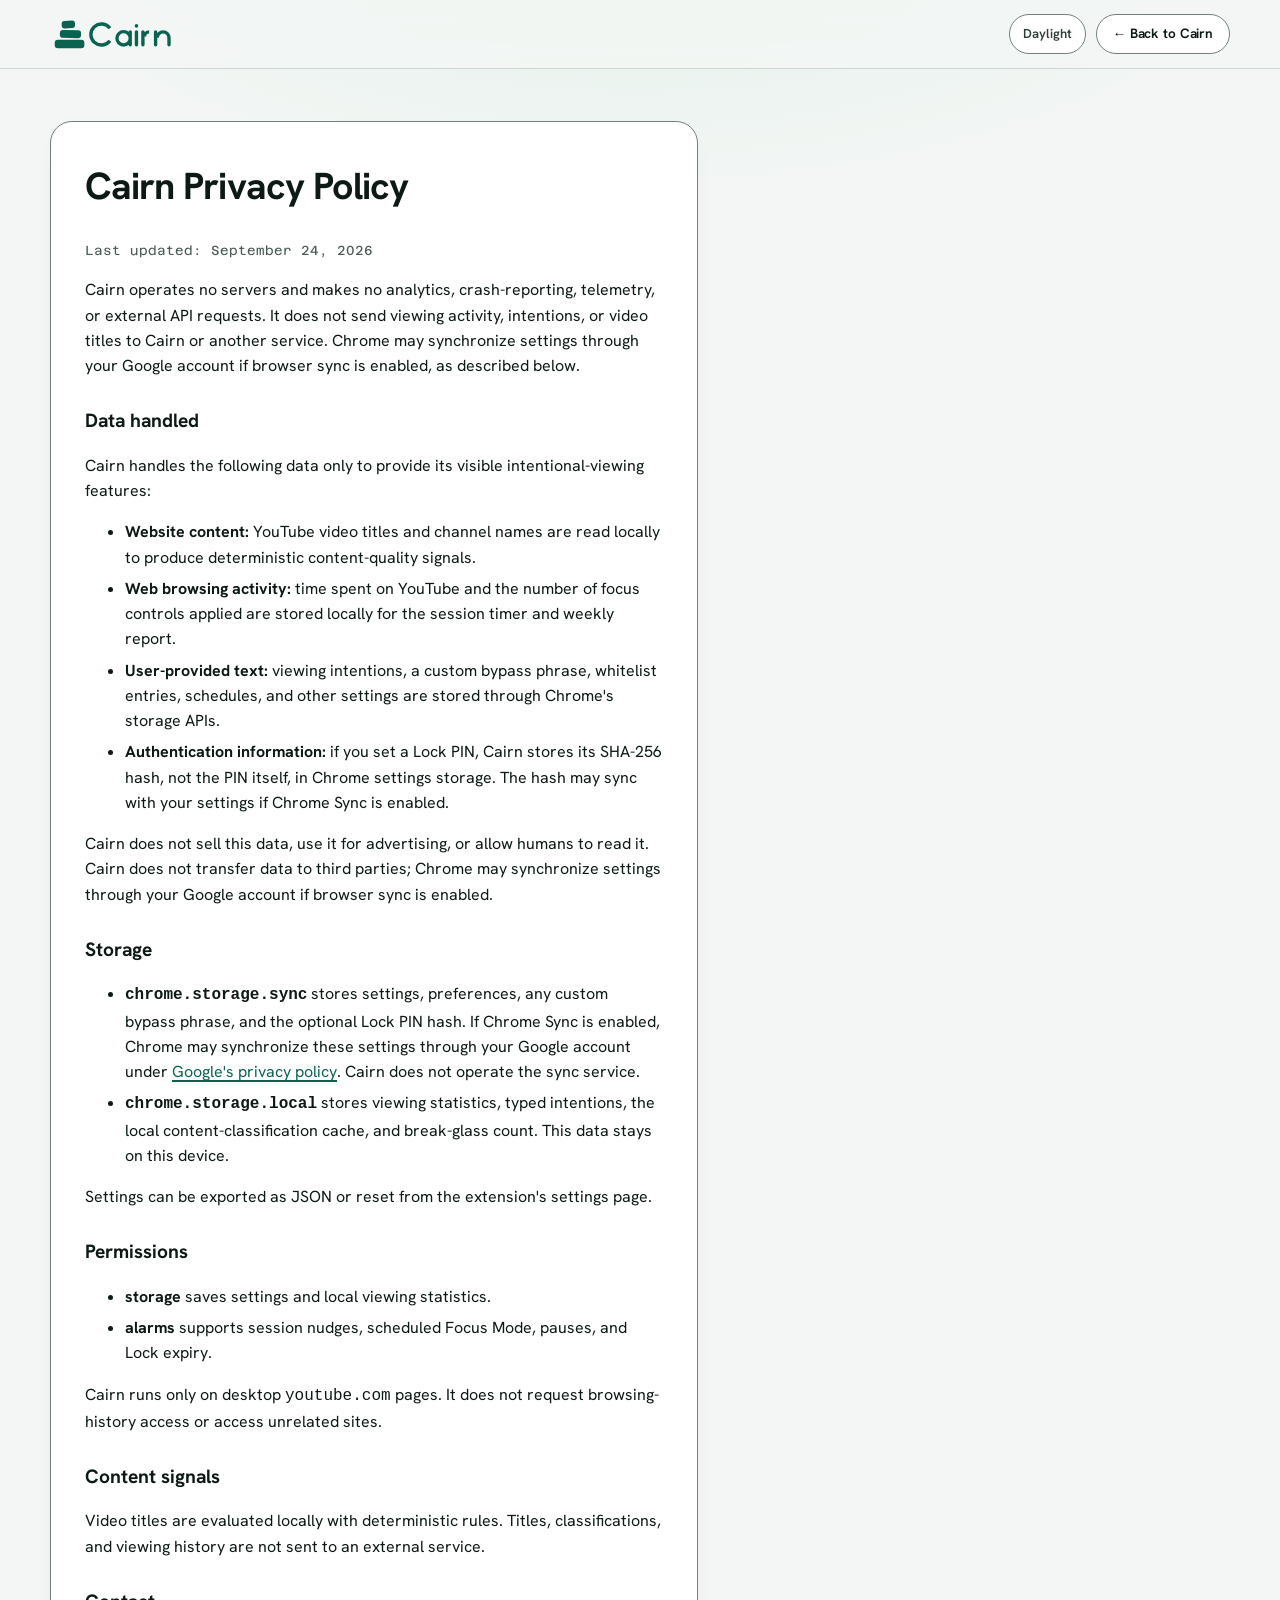
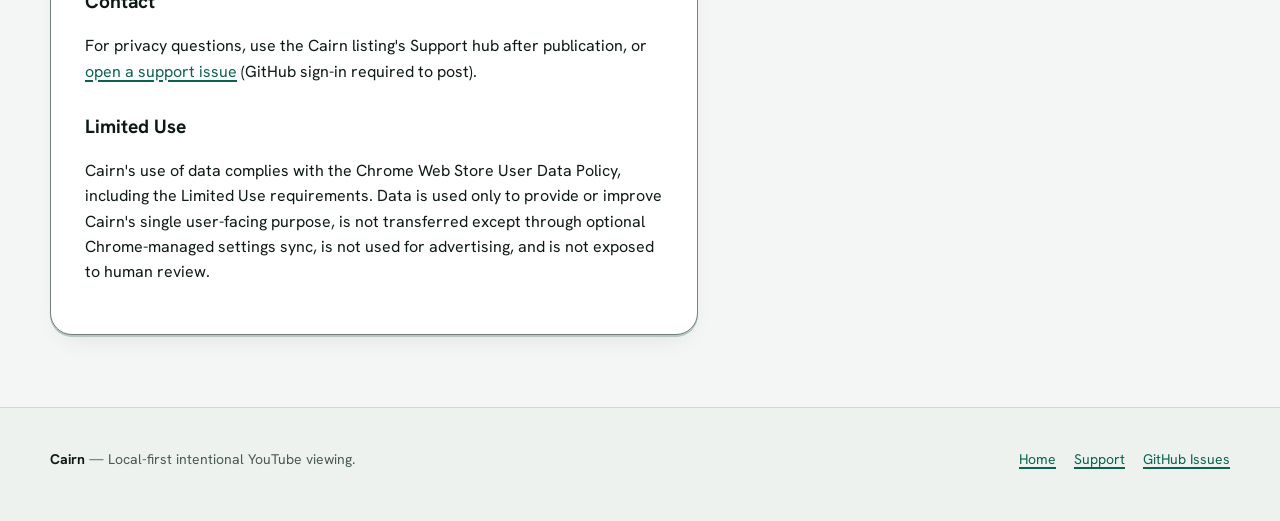
==== privacy/index.html @ 8f27227e "feat: publish Cairn Alpine Trailhead landing site and WhatsApp reachability - Add static zero-tracke" ====
<!doctype html>
<html lang="en" data-theme="light">
<head>
  <meta charset="utf-8" />
  <meta name="viewport" content="width=device-width, initial-scale=1" />
  <title>Privacy Policy — Cairn for Chrome</title>
  <meta
    name="description"
    content="Cairn operates zero servers and makes zero analytics, telemetry, or external API requests. Read how Cairn stores local viewing stats and Chrome Sync settings."
  />
  <meta name="theme-color" content="#f3f6f4" />
  <link rel="canonical" href="https://mohdashraf010897.github.io/cairn-public/privacy/" />
  <link rel="icon" type="image/svg+xml" href="../assets/brand/cairn-mark-favicon.svg" />
  <link rel="stylesheet" href="../styles/cairn-site.css" />
  <script>
    (function () {
      try {
        var saved = localStorage.getItem("cairn-theme");
        document.documentElement.setAttribute("data-theme", saved === "dark" ? "dark" : "light");
      } catch (_) {}
    })();
  </script>
</head>
<body>
  <a class="skip-link" href="#main-content">Skip to main content</a>

  <header class="site-header">
    <div class="container header-inner">
      <a class="brand-link" href="../" aria-label="Back to Cairn home">
        <svg class="brand-lockup-svg" viewBox="-3 -10.59 490.53 121.17" aria-hidden="true">
          <g transform="translate(-18.984 -31.000) scale(0.63281)" fill="currentColor">
            <rect x="76" y="37" width="88" height="50" rx="19" ry="19" transform="rotate(-2.5 120 62.0)"></rect>
            <rect x="64" y="99" width="140" height="52" rx="20" ry="20" transform="rotate(1.5 134 125.0)"></rect>
            <rect x="30" y="163" width="196" height="56" rx="21" ry="21"></rect>
          </g>
          <g transform="translate(140.03 0)" fill="currentColor" fill-rule="nonzero">
            <path d="M92.26 20.02A51.00 51.00 0 1 0 92.26 79.98L80.93 71.75A37.00 37.00 0 1 1 80.93 28.25Z" transform="translate(4.00 0)"></path>
            <path d="M0.00 66.00A34.75 34.75 0 1 1 69.50 66.00A34.75 34.75 0 1 1 0.00 66.00ZM14.00 66.00A20.75 20.75 0 1 0 55.50 66.00A20.75 20.75 0 1 0 14.00 66.00ZM55.50 39.00A7.00 7.00 0 0 1 69.50 39.00V93.00A7.00 7.00 0 0 1 55.50 93.00Z" transform="translate(113.00 0)"></path>
            <path d="M0.00 39.00A7.00 7.00 0 0 1 14.00 39.00V93.00A7.00 7.00 0 0 1 0.00 93.00ZM-0.50 14.00a7.50 7.50 0 1 0 15.00 0a7.50 7.50 0 1 0 -15.00 0Z" transform="translate(194.50 0)"></path>
            <path d="M0.00 39.00A7.00 7.00 0 0 1 14.00 39.00V93.00A7.00 7.00 0 0 1 0.00 93.00ZM7.00 58.00A26.00 26.00 0 0 1 33.00 32.00L33.00 46.00A12.00 12.00 0 0 0 21.00 58.00Z" transform="translate(221.50 0)"></path>
            <path d="M0.00 39.00A7.00 7.00 0 0 1 14.00 39.00V93.00A7.00 7.00 0 0 1 0.00 93.00ZM7.00 63.50A31.50 31.50 0 0 1 70.00 63.50L56.00 63.50A17.50 17.50 0 0 0 21.00 63.50ZM56.00 63.50V63.50H70.00V93.00A7.00 7.00 0 0 1 56.00 93.00Z" transform="translate(274.50 0)"></path>
          </g>
        </svg>
      </a>
      <div class="header-actions">
        <button id="theme-toggle" class="theme-toggle" type="button" aria-pressed="false">
          <span id="theme-toggle-label">Daylight</span>
        </button>
        <a class="btn btn-secondary btn-sm" href="../">&larr; Back to Cairn</a>
      </div>
    </div>
  </header>

  <main id="main-content" class="legal-main">
    <div class="container">
      <article class="legal-prose">
        <h1>Cairn Privacy Policy</h1>
        <p class="legal-updated">
          Last updated: September 24, 2026
        </p>

        <p>
          Cairn operates no servers and makes no analytics, crash-reporting, telemetry, or external API requests. It does not send viewing activity, intentions, or video titles to Cairn or another service. Chrome may synchronize settings through your Google account if browser sync is enabled, as described below.
        </p>

        <h2>Data handled</h2>
        <p>Cairn handles the following data only to provide its visible intentional-viewing features:</p>
        <ul>
          <li><strong>Website content:</strong> YouTube video titles and channel names are read locally to produce deterministic content-quality signals.</li>
          <li><strong>Web browsing activity:</strong> time spent on YouTube and the number of focus controls applied are stored locally for the session timer and weekly report.</li>
          <li><strong>User-provided text:</strong> viewing intentions, a custom bypass phrase, whitelist entries, schedules, and other settings are stored through Chrome's storage APIs.</li>
          <li><strong>Authentication information:</strong> if you set a Lock PIN, Cairn stores its SHA-256 hash, not the PIN itself, in Chrome settings storage. The hash may sync with your settings if Chrome Sync is enabled.</li>
        </ul>
        <p>
          Cairn does not sell this data, use it for advertising, or allow humans to read it. Cairn does not transfer data to third parties; Chrome may synchronize settings through your Google account if browser sync is enabled.
        </p>

        <h2>Storage</h2>
        <ul>
          <li><strong><code>chrome.storage.sync</code></strong> stores settings, preferences, any custom bypass phrase, and the optional Lock PIN hash. If Chrome Sync is enabled, Chrome may synchronize these settings through your Google account under <a href="https://policies.google.com/privacy" target="_blank" rel="noopener noreferrer">Google's privacy policy</a>. Cairn does not operate the sync service.</li>
          <li><strong><code>chrome.storage.local</code></strong> stores viewing statistics, typed intentions, the local content-classification cache, and break-glass count. This data stays on this device.</li>
        </ul>
        <p>Settings can be exported as JSON or reset from the extension's settings page.</p>

        <h2>Permissions</h2>
        <ul>
          <li><strong>storage</strong> saves settings and local viewing statistics.</li>
          <li><strong>alarms</strong> supports session nudges, scheduled Focus Mode, pauses, and Lock expiry.</li>
        </ul>
        <p>Cairn runs only on desktop <code>youtube.com</code> pages. It does not request browsing-history access or access unrelated sites.</p>

        <h2>Content signals</h2>
        <p>Video titles are evaluated locally with deterministic rules. Titles, classifications, and viewing history are not sent to an external service.</p>

        <h2>Contact</h2>
        <p>
          For privacy questions, use the Cairn listing's Support hub after publication, or <a href="https://github.com/mohdashraf010897/cairn-public/issues" target="_blank" rel="noopener noreferrer">open a support issue</a> (GitHub sign-in required to post).
        </p>

        <h2>Limited Use</h2>
        <p>
          Cairn's use of data complies with the Chrome Web Store User Data Policy, including the Limited Use requirements. Data is used only to provide or improve Cairn's single user-facing purpose, is not transferred except through optional Chrome-managed settings sync, is not used for advertising, and is not exposed to human review.
        </p>
      </article>
    </div>
  </main>

  <footer class="site-footer">
    <div class="container footer-inner">
      <div><strong style="color: var(--ink);">Cairn</strong> — Local-first intentional YouTube viewing.</div>
      <nav class="footer-links" aria-label="Footer">
        <a href="../">Home</a>
        <a href="../support/">Support</a>
        <a href="https://github.com/mohdashraf010897/cairn-public/issues" target="_blank" rel="noopener noreferrer">GitHub Issues</a>
      </nav>
    </div>
  </footer>

  <script src="../scripts/cairn-links.js"></script>
  <script src="../scripts/cairn-site.js"></script>
</body>
</html>
---- styles/cairn-site.css ----
/* ==========================================================================
   Cairn — "Alpine Trailhead" Product & Landing Design System
   Synchronized 1:1 with Cairn MV3 Chrome Extension (extension/styles/tokens.css)
   Palette: Limestone Mist + Alpine Pine (#0B6250) / Night Ridge + Mint (#4ECBA5)
   ========================================================================== */

@font-face {
  font-family: "Hanken Grotesk Variable";
  font-style: normal;
  font-display: swap;
  font-weight: 100 900;
  src: url("../fonts/hanken-grotesk-latin.woff2") format("woff2");
  unicode-range: U+0000-00FF, U+0131, U+0152-0153, U+02BB-02BC, U+02C6, U+02DA, U+02DC, U+0304, U+0308, U+0329, U+2000-206F, U+20AC, U+2122, U+2191, U+2193, U+2212, U+2215, U+FEFF, U+FFFD;
}

@font-face {
  font-family: "Hanken Grotesk Variable";
  font-style: normal;
  font-display: swap;
  font-weight: 100 900;
  src: url("../fonts/hanken-grotesk-latin-ext.woff2") format("woff2");
  unicode-range: U+0100-02BA, U+02BD-02C5, U+02C7-02CC, U+02CE-02D7, U+02DD-02FF, U+0304, U+0308, U+0329, U+1D00-1DBF, U+1E00-1E9F, U+1EF2-1EFF, U+2020, U+20A0-20AB, U+20AD-20C0, U+2113, U+2C60-2C7F, U+A720-A7FF;
}

@font-face {
  font-family: "Azeret Mono Variable";
  font-style: normal;
  font-display: swap;
  font-weight: 100 900;
  src: url("../fonts/azeret-mono-latin.woff2") format("woff2");
  unicode-range: U+0000-00FF, U+0131, U+0152-0153, U+02BB-02BC, U+02C6, U+02DA, U+02DC, U+0304, U+0308, U+0329, U+2000-206F, U+20AC, U+2122, U+2191, U+2193, U+2212, U+2215, U+FEFF, U+FFFD;
}

@font-face {
  font-family: "Azeret Mono Variable";
  font-style: normal;
  font-display: swap;
  font-weight: 100 900;
  src: url("../fonts/azeret-mono-latin-ext.woff2") format("woff2");
  unicode-range: U+0100-02BA, U+02BD-02C5, U+02C7-02CC, U+02CE-02D7, U+02DD-02FF, U+0304, U+0308, U+0329, U+1D00-1DBF, U+1E00-1E9F, U+1EF2-1EFF, U+2020, U+20A0-20AB, U+20AD-20C0, U+2113, U+2C60-2C7F, U+A720-A7FF;
}

:root,
:root[data-theme="light"] {
  color-scheme: light;
  --bg: #f3f6f4;
  --bg-top: #f8faf9;
  --surface: #ffffff;
  --surface-2: #edf2ef;
  --sunk: #e4ece8;

  --ink: #0d1915;
  --ink-2: #2e3d37;
  --ink-3: #495953;

  --line: #cdd8d3;
  --line-strong: #71817a;

  --pine: #0b6250;
  --pine-hover: #084c3e;
  --pine-soft: #dfefe9;
  --pine-border: #9bc8ba;
  --on-pine: #ffffff;

  --whatsapp-ink: #0d5c38;
  --whatsapp-soft: #e0f3ea;
  --whatsapp-border: #8ec9ad;

  --ochre: #7d4a0e;
  --ochre-soft: #fbf0e2;
  --ochre-border: #dfc099;

  --critical: #9e2820;
  --critical-soft: #fbeae8;

  --yt-shell: #ffffff;
  --yt-bar: #f4f6f5;
  --yt-card: #f6f8f7;
  --yt-noise-pill: #fbeae8;
  --yt-noise-ink: #8f241d;

  --stone-ledge: 0 2px 0 #b8c7c0, 0 12px 28px -14px rgba(13, 25, 21, 0.12);
  --btn-ledge: 0 2px 0 #05352b;
  --card-shadow: 0 20px 44px -22px rgba(13, 25, 21, 0.14), 0 2px 6px rgba(13, 25, 21, 0.04);

  --font-sans: "Hanken Grotesk Variable", -apple-system, BlinkMacSystemFont, "Segoe UI", sans-serif;
  --font-mono: "Azeret Mono Variable", ui-monospace, SFMono-Regular, Menlo, monospace;

  --radius-xs: 8px;
  --radius-sm: 12px;
  --radius-md: 16px;
  --radius-lg: 22px;
  --radius-xl: 28px;
  --max-w: 1180px;
}

:root[data-theme="dark"] {
  color-scheme: dark;
  --bg: #0b100e;
  --bg-top: #0f1613;
  --surface: #131b18;
  --surface-2: #19231f;
  --sunk: #0d1411;

  --ink: #edf3f1;
  --ink-2: #c2d0ca;
  --ink-3: #96a7a0;

  --line: #26332e;
  --line-strong: #677771;

  --pine: #4ecba5;
  --pine-hover: #6fdcbb;
  --pine-soft: #112921;
  --pine-border: #245747;
  --on-pine: #04140f;

  --whatsapp-ink: #6ee2a8;
  --whatsapp-soft: #10281d;
  --whatsapp-border: #245940;

  --ochre: #ebb067;
  --ochre-soft: #261b0e;
  --ochre-border: #5c4120;

  --critical: #f28f85;
  --critical-soft: #2b1412;

  --yt-shell: #101714;
  --yt-bar: #16201c;
  --yt-card: #17211d;
  --yt-noise-pill: #2d1614;
  --yt-noise-ink: #f49b92;

  --stone-ledge: 0 2px 0 #050807, 0 18px 36px -16px rgba(0, 0, 0, 0.58);
  --btn-ledge: 0 2px 0 #1f6b54;
  --card-shadow: 0 24px 52px -22px rgba(0, 0, 0, 0.65), 0 2px 8px rgba(0, 0, 0, 0.35);
}

*,
*::before,
*::after {
  box-sizing: border-box;
}

html {
  scroll-behavior: smooth;
  -webkit-text-size-adjust: 100%;
  background: var(--bg);
}

body {
  margin: 0;
  font-family: var(--font-sans);
  font-size: 16px;
  line-height: 1.58;
  color: var(--ink);
  background: radial-gradient(1000px 460px at 50% -120px, var(--pine-soft), transparent 68%), var(--bg);
  -webkit-font-smoothing: antialiased;
  overflow-x: clip;
}

img,
svg,
video {
  max-width: 100%;
  display: block;
}

a {
  color: var(--pine);
  text-decoration-thickness: 1.5px;
  text-underline-offset: 3px;
}

a:hover {
  color: var(--pine-hover);
}

button,
input {
  font: inherit;
  color: inherit;
}

:focus-visible {
  outline: 2.5px solid var(--pine);
  outline-offset: 3px;
}

.skip-link {
  position: absolute;
  left: -9999px;
  top: 12px;
  z-index: 200;
  padding: 10px 16px;
  border-radius: var(--radius-xs);
  background: var(--pine);
  color: var(--on-pine);
  font-weight: 650;
  text-decoration: none;
}

.skip-link:focus {
  left: 16px;
}

.sr-only {
  position: absolute;
  width: 1px;
  height: 1px;
  padding: 0;
  margin: -1px;
  overflow: hidden;
  clip: rect(0, 0, 0, 0);
  white-space: nowrap;
  border: 0;
}

.container {
  width: min(var(--max-w), calc(100% - 40px));
  margin-inline: auto;
}

/* Zero-CLS overlapping container: reserves tallest state height automatically */
.grid-stack {
  display: grid;
  grid-template-areas: "stack";
}

.grid-stack > * {
  grid-area: stack;
  min-width: 0;
}

.stack-pane {
  transition: opacity 160ms ease;
}

.stack-pane[aria-hidden="true"] {
  opacity: 0;
  visibility: hidden;
  pointer-events: none;
}

/* ==========================================================================
   Sticky Topbar
   ========================================================================== */

.site-header {
  position: sticky;
  top: 0;
  z-index: 90;
  background: color-mix(in srgb, var(--bg) 88%, transparent);
  backdrop-filter: blur(12px);
  border-bottom: 1px solid var(--line);
}

.header-inner {
  min-height: 68px;
  display: flex;
  align-items: center;
  justify-content: space-between;
  gap: 16px;
}

.brand-link {
  display: inline-flex;
  align-items: center;
  gap: 10px;
  color: var(--pine);
  text-decoration: none;
  padding: 6px 4px;
  border-radius: var(--radius-xs);
}

.brand-lockup-svg {
  height: 29px;
  width: auto;
}

.brand-tag {
  font-family: var(--font-mono);
  font-size: 11px;
  font-weight: 550;
  letter-spacing: 0.02em;
  padding: 3px 8px;
  border-radius: 999px;
  background: var(--surface-2);
  border: 1px solid var(--line);
  color: var(--ink-3);
}

.primary-nav {
  display: flex;
  align-items: center;
  gap: 22px;
}

.primary-nav a {
  color: var(--ink-2);
  text-decoration: none;
  font-size: 14.5px;
  font-weight: 560;
  padding: 6px 2px;
}

.primary-nav a:hover {
  color: var(--pine);
}

.header-actions {
  display: flex;
  align-items: center;
  gap: 10px;
}

.theme-toggle {
  display: inline-flex;
  align-items: center;
  gap: 7px;
  height: 40px;
  padding: 0 13px;
  border-radius: 999px;
  border: 1px solid var(--line-strong);
  background: var(--surface);
  color: var(--ink-2);
  font-size: 13px;
  font-weight: 600;
  cursor: pointer;
  transition: border-color 140ms ease, background 140ms ease;
}

.theme-toggle:hover {
  border-color: var(--pine);
  color: var(--ink);
}

.theme-toggle svg {
  width: 15px;
  height: 15px;
  flex-shrink: 0;
}

/* ==========================================================================
   Buttons & Pills
   ========================================================================== */

.btn {
  display: inline-flex;
  align-items: center;
  justify-content: center;
  gap: 9px;
  min-height: 46px;
  padding: 0 20px;
  border-radius: 999px;
  font-size: 15px;
  font-weight: 650;
  letter-spacing: -0.01em;
  text-decoration: none;
  cursor: pointer;
  border: 1px solid transparent;
  transition: transform 120ms ease, background-color 120ms ease, color 120ms ease, border-color 120ms ease;
}

.btn-sm {
  min-height: 40px;
  padding: 0 16px;
  font-size: 13.5px;
}

.btn-primary {
  background: var(--pine);
  color: var(--on-pine);
  box-shadow: var(--btn-ledge);
}

.btn-primary:hover {
  background: var(--pine-hover);
  color: var(--on-pine);
  transform: translateY(-1px);
}

.btn-primary:active {
  transform: translateY(1px);
}

.btn-secondary {
  background: var(--surface);
  color: var(--ink);
  border-color: var(--line-strong);
}

.btn-secondary:hover {
  border-color: var(--pine);
  color: var(--pine);
}

.btn-whatsapp {
  background: var(--whatsapp-soft);
  color: var(--whatsapp-ink);
  border-color: var(--whatsapp-border);
}

.btn-whatsapp:hover {
  border-color: var(--whatsapp-ink);
  color: var(--whatsapp-ink);
}

.eyebrow {
  display: inline-flex;
  align-items: center;
  gap: 8px;
  font-family: var(--font-mono);
  font-size: 12px;
  font-weight: 560;
  letter-spacing: 0.02em;
  color: var(--pine);
  background: var(--pine-soft);
  border: 1px solid var(--pine-border);
  padding: 5px 12px;
  border-radius: 999px;
}

.eyebrow-dot {
  width: 7px;
  height: 7px;
  border-radius: 50%;
  background: var(--pine);
}

/* ==========================================================================
   Hero + Interactive Zero-CLS Browser Stage
   ========================================================================== */

.hero {
  padding: 52px 0 44px;
  scroll-margin-top: 84px;
}

.hero-grid {
  display: grid;
  grid-template-columns: minmax(0, 1fr) minmax(0, 1.12fr);
  gap: 38px;
  align-items: center;
}

.hero-title {
  margin: 16px 0 14px;
  font-size: clamp(2.15rem, 3.8vw, 3.25rem);
  line-height: 1.08;
  font-weight: 760;
  letter-spacing: -0.032em;
  color: var(--ink);
}

.hero-lead {
  margin: 0 0 14px;
  font-size: 1.08rem;
  line-height: 1.62;
  color: var(--ink-2);
  max-width: 54ch;
}

.hero-origin {
  margin: 0 0 24px;
  padding: 12px 15px;
  border: 1px solid var(--line);
  background: var(--surface-2);
  border-radius: var(--radius-sm);
  font-size: 0.94rem;
  color: var(--ink-2);
  max-width: 54ch;
  display: flex;
  align-items: flex-start;
  gap: 11px;
}

.hero-origin-icon {
  width: 20px;
  height: 20px;
  flex-shrink: 0;
  margin-top: 2px;
  color: var(--pine);
}

.hero-origin strong {
  color: var(--ink);
}

.cta-cluster {
  display: flex;
  flex-wrap: wrap;
  gap: 12px;
  align-items: center;
}

/* Mobile handoff card: hidden on desktop, promoted automatically on phone viewports */
.mobile-handoff-box {
  display: none;
  margin-top: 14px;
  padding: 16px;
  border-radius: var(--radius-md);
  background: var(--surface);
  border: 1px solid var(--line-strong);
  box-shadow: var(--stone-ledge);
}

body.is-mobile-device .desktop-cta-only {
  display: none;
}

body.is-mobile-device .mobile-handoff-box {
  display: block;
}

.mobile-handoff-note {
  margin: 0 0 12px;
  font-size: 13.5px;
  color: var(--ink-2);
}

.mobile-handoff-actions {
  display: flex;
  flex-wrap: wrap;
  gap: 9px;
}

.copy-toast {
  min-height: 20px;
  margin-top: 8px;
  font-family: var(--font-mono);
  font-size: 12px;
  color: var(--pine);
}

.trust-strip {
  margin: 22px 0 0;
  padding: 0;
  list-style: none;
  display: flex;
  flex-wrap: wrap;
  gap: 10px 18px;
  font-size: 13.5px;
  color: var(--ink-3);
}

.trust-strip li {
  display: inline-flex;
  align-items: center;
  gap: 7px;
}

.trust-check {
  width: 16px;
  height: 16px;
  border-radius: 50%;
  background: var(--pine-soft);
  color: var(--pine);
  display: inline-grid;
  place-items: center;
  font-size: 11px;
  font-weight: 750;
}

/* Interactive Hero Stage */
.stage-card {
  background: var(--surface);
  border: 1px solid var(--line-strong);
  border-radius: var(--radius-xl);
  box-shadow: var(--card-shadow);
  padding: 16px;
}

.stage-toolbar {
  display: flex;
  flex-wrap: wrap;
  align-items: center;
  justify-content: space-between;
  gap: 10px;
  padding-bottom: 12px;
  border-bottom: 1px solid var(--line);
}

.scenario-tablist {
  display: flex;
  flex-wrap: wrap;
  gap: 6px;
}

.scenario-tab {
  min-height: 34px;
  padding: 0 12px;
  border-radius: 999px;
  border: 1px solid var(--line);
  background: var(--surface-2);
  color: var(--ink-2);
  font-size: 12.5px;
  font-weight: 620;
  cursor: pointer;
}

.scenario-tab[aria-selected="true"] {
  background: var(--pine);
  border-color: var(--pine);
  color: var(--on-pine);
}

.mode-switch {
  display: inline-flex;
  align-items: center;
  justify-content: center;
  min-width: 132px;
  gap: 8px;
  min-height: 36px;
  padding: 4px 12px 4px 8px;
  border-radius: 999px;
  border: 1px solid var(--line-strong);
  background: var(--sunk);
  font-family: var(--font-mono);
  font-size: 11.5px;
  font-weight: 600;
  cursor: pointer;
}

.mode-switch[aria-pressed="true"] {
  background: var(--pine-soft);
  border-color: var(--pine);
  color: var(--pine);
}

.switch-pill {
  width: 28px;
  height: 16px;
  border-radius: 999px;
  background: var(--line-strong);
  position: relative;
  transition: background 140ms ease;
}

.switch-pill::after {
  content: "";
  position: absolute;
  top: 2px;
  left: 2px;
  width: 12px;
  height: 12px;
  border-radius: 50%;
  background: #ffffff;
  transition: transform 140ms ease;
}

.mode-switch[aria-pressed="true"] .switch-pill {
  background: var(--pine);
}

.mode-switch[aria-pressed="true"] .switch-pill::after {
  transform: translateX(12px);
}

/* Mock Browser Window */
.browser-frame {
  margin-top: 12px;
  background: var(--yt-shell);
  border: 1px solid var(--line);
  border-radius: var(--radius-md);
  overflow: hidden;
}

.browser-chrome {
  display: flex;
  align-items: center;
  justify-content: space-between;
  gap: 10px;
  padding: 9px 13px;
  background: var(--yt-bar);
  border-bottom: 1px solid var(--line);
  font-family: var(--font-mono);
  font-size: 11.5px;
  color: var(--ink-3);
}

.window-dots {
  display: inline-flex;
  gap: 5px;
}

.window-dots span {
  width: 8px;
  height: 8px;
  border-radius: 50%;
  background: var(--line-strong);
  opacity: 0.65;
}

.browser-url {
  flex: 1 1 0;
  min-width: 0;
  padding: 3px 10px;
  border-radius: 999px;
  background: var(--surface);
  border: 1px solid var(--line);
  color: var(--ink-2);
  max-width: 100%;
  overflow: hidden;
  text-overflow: ellipsis;
  white-space: nowrap;
}

.cairn-toolbar-chip {
  flex-shrink: 0;
  display: inline-flex;
  align-items: center;
  gap: 6px;
  padding: 3px 9px;
  border-radius: 999px;
  background: var(--pine-soft);
  color: var(--pine);
  font-weight: 650;
}

.stage-body {
  padding: 14px;
}

.goal-banner {
  display: flex;
  flex-wrap: wrap;
  align-items: center;
  justify-content: space-between;
  gap: 8px;
  padding: 10px 13px;
  border-radius: var(--radius-sm);
  background: var(--pine-soft);
  border: 1px solid var(--pine-border);
  margin-bottom: 12px;
}

.goal-banner-text {
  font-size: 13.5px;
  font-weight: 620;
  color: var(--ink);
}

.goal-banner-meta {
  font-family: var(--font-mono);
  font-size: 11.5px;
  color: var(--pine);
  font-weight: 600;
}

.unfiltered-alert {
  display: flex;
  flex-wrap: wrap;
  align-items: center;
  justify-content: space-between;
  gap: 8px;
  padding: 10px 13px;
  border-radius: var(--radius-sm);
  background: var(--ochre-soft);
  border: 1px solid var(--ochre-border);
  margin-bottom: 12px;
  font-size: 13px;
  color: var(--ochre);
  font-weight: 600;
}

.feed-list {
  display: grid;
  gap: 9px;
}

.feed-row {
  display: flex;
  align-items: flex-start;
  justify-content: space-between;
  gap: 12px;
  padding: 11px 12px;
  border-radius: var(--radius-sm);
  background: var(--yt-card);
  border: 1px solid var(--line);
}

.feed-row.is-matched {
  border-color: var(--pine);
  background: color-mix(in srgb, var(--pine-soft) 45%, var(--yt-card));
}

.feed-row.is-dimmed {
  opacity: 0.68;
}

.feed-title {
  margin: 0 0 3px;
  font-size: 13.8px;
  font-weight: 640;
  color: var(--ink);
}

.feed-meta {
  margin: 0;
  font-size: 12px;
  color: var(--ink-3);
}

/* Shape + word badges (never red on clickbait — per Cairn Design System) */
.signal-badge {
  flex-shrink: 0;
  display: inline-flex;
  align-items: center;
  gap: 5px;
  padding: 3px 9px;
  border-radius: 999px;
  font-family: var(--font-mono);
  font-size: 11px;
  font-weight: 600;
  white-space: nowrap;
}

.signal-match {
  background: var(--pine-soft);
  color: var(--pine);
  border: 1px solid var(--pine-border);
}

.signal-neutral {
  background: var(--surface-2);
  color: var(--ink-3);
  border: 1px solid var(--line);
}

.shorts-strip {
  display: grid;
  grid-template-columns: repeat(3, minmax(0, 1fr));
  gap: 8px;
  margin-top: 9px;
}

.short-tile {
  padding: 10px;
  border-radius: var(--radius-xs);
  background: var(--yt-noise-pill);
  color: var(--yt-noise-ink);
  border: 1px dashed var(--line-strong);
  font-size: 11.5px;
  font-weight: 620;
}

.cleared-tray {
  margin-top: 10px;
  padding: 9px 12px;
  border-radius: var(--radius-xs);
  background: var(--sunk);
  border: 1px dashed var(--line-strong);
  display: flex;
  flex-wrap: wrap;
  justify-content: space-between;
  gap: 8px;
  font-family: var(--font-mono);
  font-size: 11.5px;
  color: var(--ink-3);
}

/* ==========================================================================
   Shared Sections
   ========================================================================== */

.section,
[id] {
  scroll-margin-top: 84px;
}

.section {
  padding: 64px 0;
  border-top: 1px solid var(--line);
}

.section-header {
  max-width: 66ch;
  margin-bottom: 32px;
}

.section-title {
  margin: 12px 0 10px;
  font-size: clamp(1.65rem, 2.7vw, 2.25rem);
  line-height: 1.15;
  letter-spacing: -0.026em;
  font-weight: 740;
}

.section-desc {
  margin: 0;
  font-size: 1.03rem;
  color: var(--ink-2);
}

/* ==========================================================================
   22s Snappy Walkthrough Video Section
   ========================================================================== */

.video-shell {
  background: var(--surface);
  border: 1px solid var(--line-strong);
  border-radius: var(--radius-xl);
  padding: 14px;
  box-shadow: var(--card-shadow);
}

.video-frame {
  position: relative;
  aspect-ratio: 16 / 9;
  border-radius: var(--radius-md);
  overflow: hidden;
  background: #0b100e;
}

.video-frame video {
  width: 100%;
  height: 100%;
  object-fit: cover;
}

.video-bar {
  display: flex;
  flex-wrap: wrap;
  align-items: center;
  justify-content: space-between;
  gap: 12px;
  padding: 12px 6px 2px;
}

.video-caption {
  margin: 0;
  font-size: 13.5px;
  color: var(--ink-3);
}

/* ==========================================================================
   How It Works + Interactive Impulse Check Simulator
   ========================================================================== */

.split-2 {
  display: grid;
  grid-template-columns: minmax(0, 0.95fr) minmax(0, 1.05fr);
  gap: 32px;
  align-items: start;
}

.step-list {
  list-style: none;
  padding: 0;
  margin: 0;
  display: grid;
  gap: 14px;
}

.step-card {
  background: var(--surface);
  border: 1px solid var(--line);
  border-radius: var(--radius-md);
  padding: 18px 20px;
  box-shadow: var(--stone-ledge);
}

.step-num {
  font-family: var(--font-mono);
  font-size: 12px;
  font-weight: 650;
  color: var(--pine);
  margin-bottom: 6px;
}

.step-card h3 {
  margin: 0 0 6px;
  font-size: 1.08rem;
  letter-spacing: -0.015em;
}

.step-card p {
  margin: 0;
  font-size: 0.95rem;
  color: var(--ink-2);
}

.sim-card {
  background: var(--surface);
  border: 1px solid var(--line-strong);
  border-radius: var(--radius-xl);
  padding: 20px;
  box-shadow: var(--card-shadow);
}

.sim-tabs {
  display: flex;
  flex-wrap: wrap;
  gap: 8px;
  margin-bottom: 16px;
}

.sim-panel {
  padding: 18px;
  border-radius: var(--radius-md);
  background: var(--surface-2);
  border: 1px solid var(--line);
}

.sim-panel h3 {
  margin: 0 0 6px;
  font-size: 1.12rem;
}

.sim-panel p {
  margin: 0 0 14px;
  font-size: 0.94rem;
  color: var(--ink-2);
}

.sim-input-row {
  display: flex;
  flex-wrap: wrap;
  gap: 8px;
}

.sim-input {
  flex: 1 1 200px;
  min-height: 42px;
  padding: 0 14px;
  border-radius: var(--radius-sm);
  border: 1px solid var(--line-strong);
  background: var(--surface);
  color: var(--ink);
}

.sim-feedback {
  min-height: 22px;
  margin-top: 10px;
  font-family: var(--font-mono);
  font-size: 12px;
  color: var(--pine);
}

/* ==========================================================================
   Free Forever + Chrome AI Pro Pulse + WhatsApp Hub
   ========================================================================== */

.cards-3 {
  display: grid;
  grid-template-columns: repeat(3, minmax(0, 1fr));
  gap: 20px;
  align-items: stretch;
}

.tier-card {
  display: flex;
  flex-direction: column;
  justify-content: space-between;
  background: var(--surface);
  border: 1px solid var(--line-strong);
  border-radius: var(--radius-lg);
  padding: 24px;
  box-shadow: var(--stone-ledge);
}

.tier-card.is-featured {
  border-width: 2px;
  border-color: var(--pine);
}

.tier-price {
  font-family: var(--font-mono);
  font-size: 1.9rem;
  font-weight: 720;
  letter-spacing: -0.03em;
  color: var(--ink);
  margin: 12px 0 4px;
}

.tier-headline {
  font-family: var(--font-sans);
  font-size: 1.65rem;
  line-height: 1.18;
  font-weight: 740;
  letter-spacing: -0.025em;
  color: var(--ink);
  margin: 12px 0 6px;
}

.feature-list li > .trust-check {
  flex-shrink: 0;
  margin-top: 3px;
}

.tier-sub {
  margin: 0 0 16px;
  font-size: 0.92rem;
  color: var(--ink-3);
}

.feature-list {
  list-style: none;
  padding: 0;
  margin: 0 0 20px;
  display: grid;
  gap: 9px;
  font-size: 0.94rem;
  color: var(--ink-2);
}

.feature-list li {
  display: flex;
  align-items: flex-start;
  gap: 9px;
}

.pulse-actions {
  display: flex;
  flex-wrap: wrap;
  gap: 8px;
}

.pulse-result {
  margin-top: 12px;
  padding: 11px 13px;
  border-radius: var(--radius-sm);
  background: var(--pine-soft);
  border: 1px solid var(--pine-border);
  font-size: 13px;
  color: var(--ink);
}

.pulse-result[hidden] {
  display: none;
}

/* ==========================================================================
   Install Drawer / Early Access Card & Privacy Table & FAQ
   ========================================================================== */

.install-banner {
  background: var(--surface);
  border: 2px solid var(--pine);
  border-radius: var(--radius-xl);
  padding: 28px;
  box-shadow: var(--card-shadow);
  display: grid;
  grid-template-columns: minmax(0, 1.2fr) minmax(0, 0.8fr);
  gap: 24px;
  align-items: center;
}

.install-steps {
  margin: 12px 0 0;
  padding-left: 20px;
  color: var(--ink-2);
  font-size: 0.95rem;
}

.install-steps li + li {
  margin-top: 6px;
}

.table-wrap {
  overflow-x: auto;
  background: var(--surface);
  border: 1px solid var(--line-strong);
  border-radius: var(--radius-lg);
}

.truth-table {
  width: 100%;
  border-collapse: collapse;
  text-align: left;
  font-size: 0.94rem;
}

.truth-table th,
.truth-table td {
  padding: 15px 18px;
  border-bottom: 1px solid var(--line);
  vertical-align: top;
}

.truth-table th {
  background: var(--surface-2);
  font-weight: 680;
  color: var(--ink);
}

.truth-table tr:last-child td {
  border-bottom: 0;
}

.faq-list {
  display: grid;
  gap: 10px;
}

.faq-item {
  background: var(--surface);
  border: 1px solid var(--line);
  border-radius: var(--radius-md);
  padding: 0 18px;
}

.faq-item summary {
  cursor: pointer;
  padding: 16px 0;
  font-weight: 650;
  color: var(--ink);
  list-style: none;
  display: flex;
  align-items: center;
  justify-content: space-between;
  gap: 12px;
}

.faq-item summary::-webkit-details-marker {
  display: none;
}

.faq-item summary::after {
  content: "+";
  font-family: var(--font-mono);
  font-size: 18px;
  color: var(--pine);
}

.faq-item[open] summary::after {
  content: "−";
}

.faq-body {
  padding: 0 0 16px;
  color: var(--ink-2);
  font-size: 0.95rem;
}

/* ==========================================================================
   Footer & Legal Subpages
   ========================================================================== */

.site-footer {
  padding: 40px 0 56px;
  border-top: 1px solid var(--line);
  background: var(--surface-2);
  font-size: 14px;
  color: var(--ink-3);
}

.footer-inner {
  display: flex;
  flex-wrap: wrap;
  align-items: center;
  justify-content: space-between;
  gap: 20px;
}

.footer-links {
  display: flex;
  flex-wrap: wrap;
  gap: 18px;
}

.legal-main {
  padding: 52px 0 72px;
}

.legal-prose {
  max-width: 72ch;
  background: var(--surface);
  border: 1px solid var(--line-strong);
  border-radius: var(--radius-lg);
  padding: 34px;
  box-shadow: var(--stone-ledge);
}

.legal-prose h1 {
  margin-top: 0;
  font-size: clamp(1.8rem, 3vw, 2.35rem);
  letter-spacing: -0.025em;
}

.legal-updated {
  color: var(--ink-3);
  font-family: var(--font-mono);
  font-size: 0.82rem;
  margin-top: -6px;
}

.sim-heading {
  margin: 12px 0 6px;
  font-size: 1.35rem;
  letter-spacing: -0.02em;
}

.sim-lead {
  margin: 0 0 14px;
  font-size: 0.95rem;
  color: var(--ink-3);
}

.tier-unit {
  font-family: var(--font-sans);
  font-size: 0.95rem;
  font-weight: 500;
  color: var(--ink-3);
}

.pulse-question {
  margin: 0 0 10px;
  font-size: 0.95rem;
  font-weight: 650;
  color: var(--ink);
}

.footer-tagline {
  margin-top: 4px;
  font-size: 0.82rem;
}

.legal-prose h2 {
  margin-top: 28px;
  font-size: 1.2rem;
}

.legal-prose li + li {
  margin-top: 6px;
}

/* ==========================================================================
   Responsive & Reduced Motion
   ========================================================================== */

@media (max-width: 980px) {
  .hero-grid,
  .split-2,
  .cards-3,
  .install-banner {
    grid-template-columns: minmax(0, 1fr);
  }

  .primary-nav {
    display: none;
  }
}

@media (max-width: 600px) {
  .container {
    width: calc(100% - 28px);
  }

  .hero {
    padding: 32px 0 36px;
  }

  .section {
    padding: 46px 0;
  }

  .shorts-strip {
    grid-template-columns: 1fr;
  }

  .legal-prose {
    padding: 22px;
  }

  .brand-tag {
    display: none;
  }
}

@media (prefers-reduced-motion: reduce) {
  html {
    scroll-behavior: auto;
  }

  *,
  *::before,
  *::after {
    transition-duration: 0.01ms !important;
    animation-duration: 0.01ms !important;
  }
}
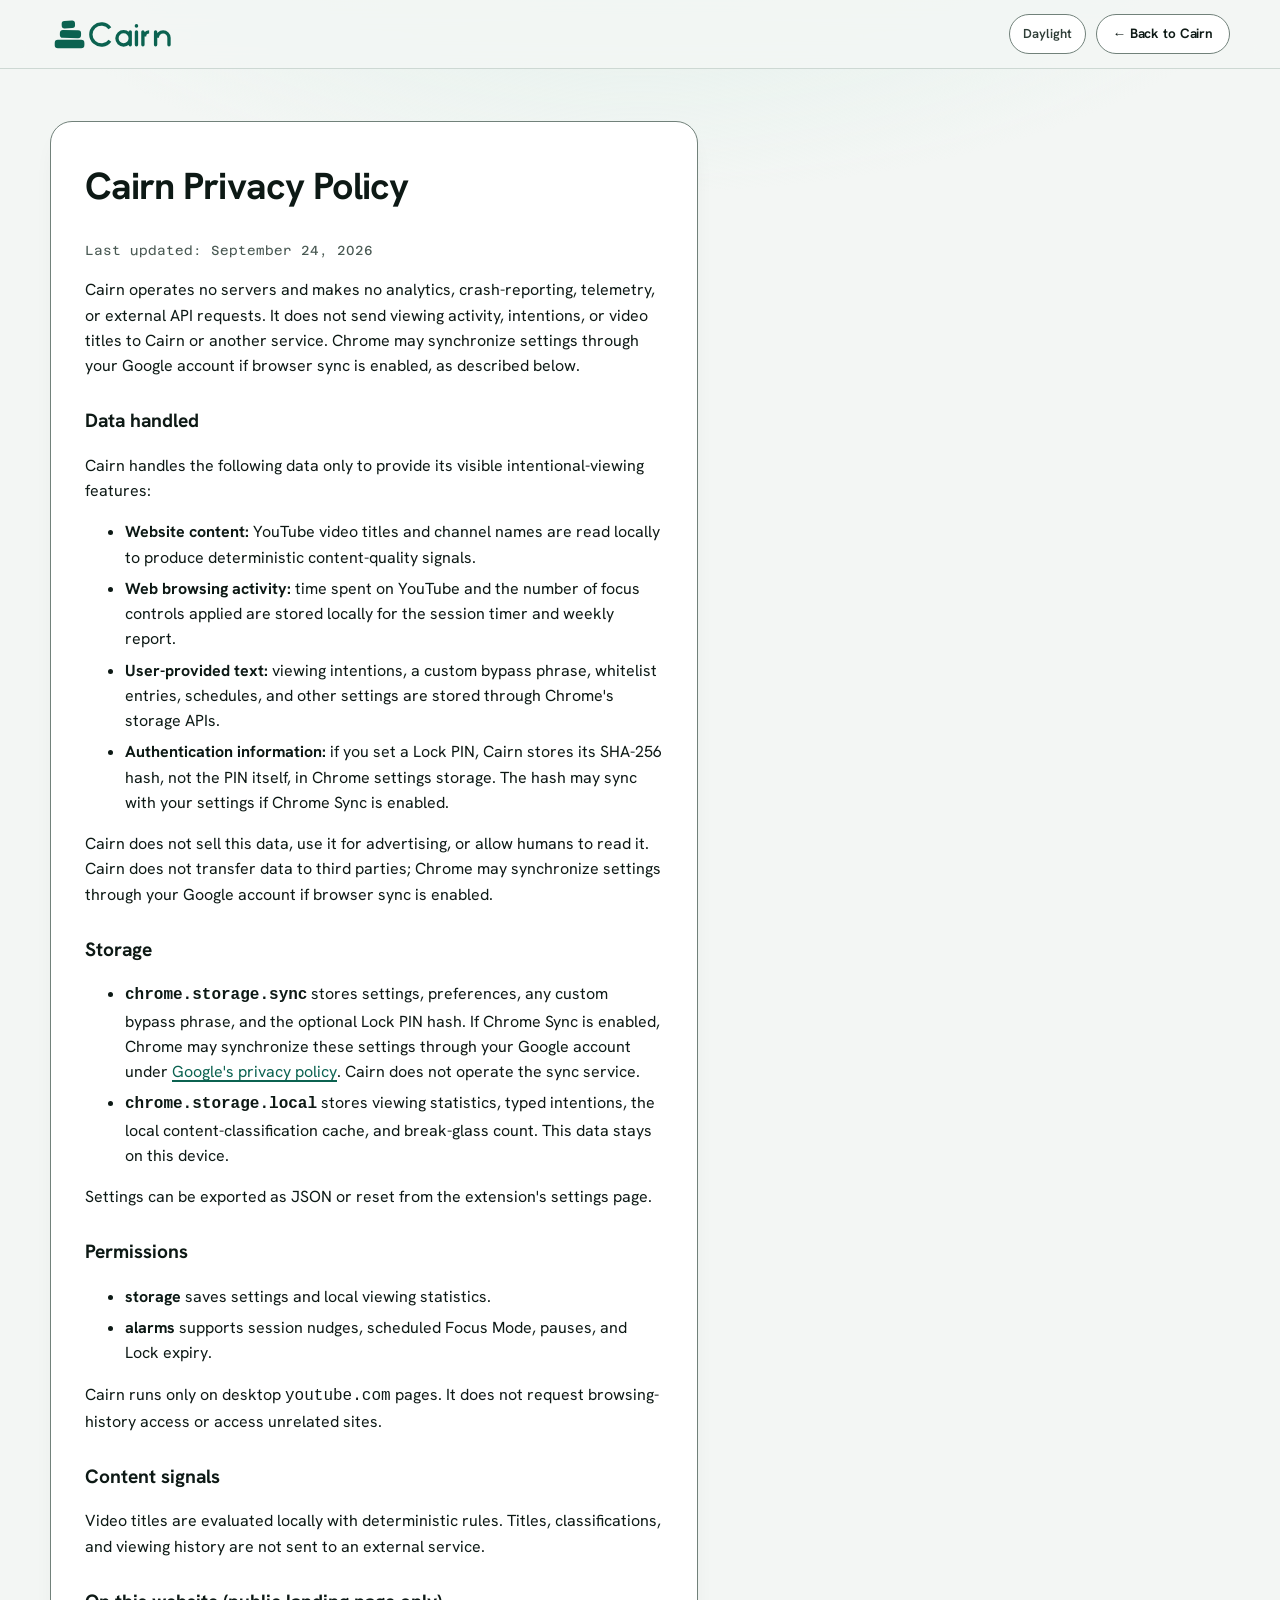
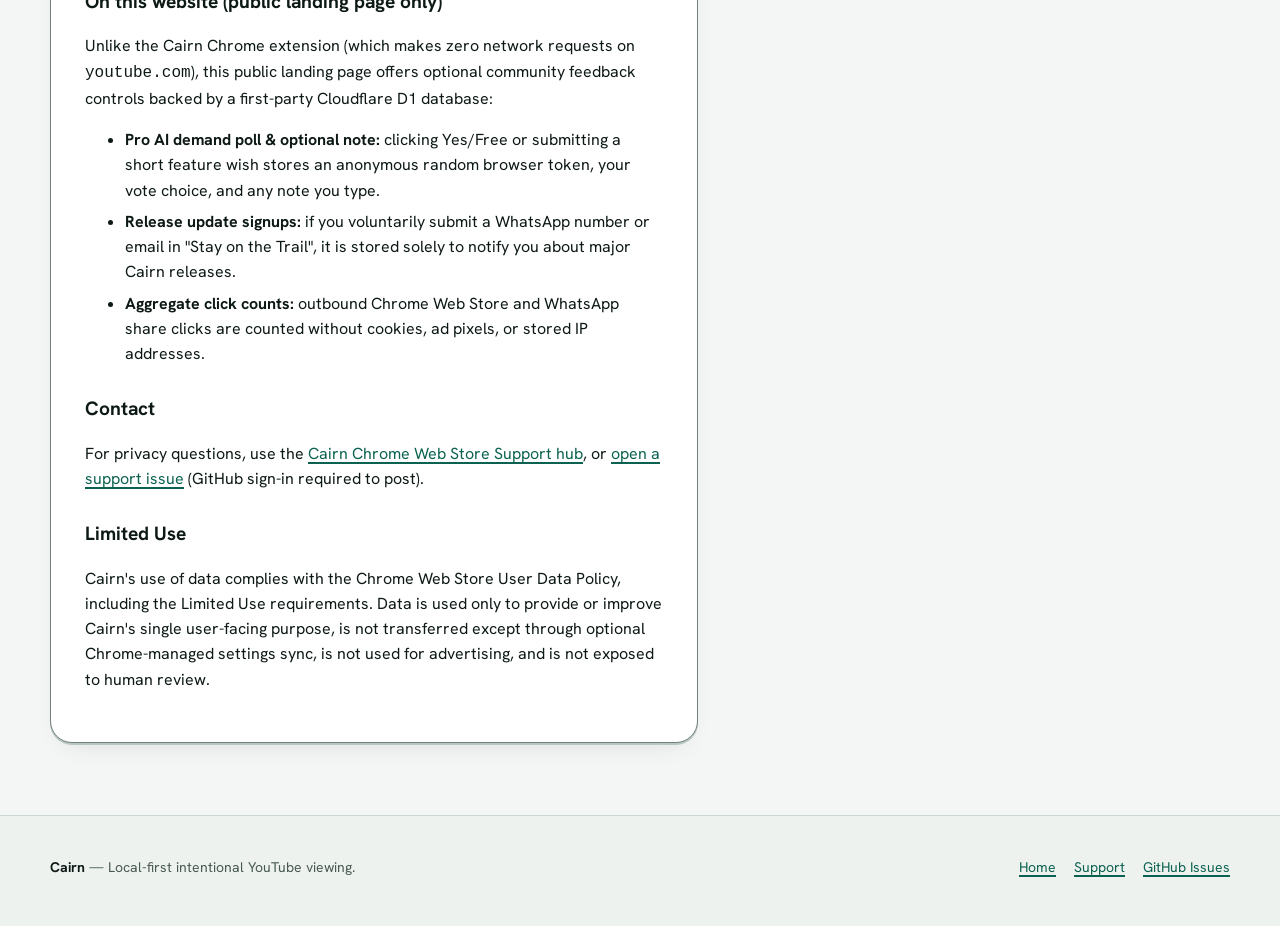
==== commit 26fce28c: "Link Chrome Web Store directly and wire 1-click D1 pulse capture - Point all install CTAs directly t" ====
--- a/privacy/index.html
+++ b/privacy/index.html
@@ -92,9 +92,19 @@
         <h2>Content signals</h2>
         <p>Video titles are evaluated locally with deterministic rules. Titles, classifications, and viewing history are not sent to an external service.</p>
 
+        <h2>On this website (public landing page only)</h2>
+        <p>
+          Unlike the Cairn Chrome extension (which makes zero network requests on <code>youtube.com</code>), this public landing page offers optional community feedback controls backed by a first-party Cloudflare D1 database:
+        </p>
+        <ul>
+          <li><strong>Pro AI demand poll &amp; optional note:</strong> clicking Yes/Free or submitting a short feature wish stores an anonymous random browser token, your vote choice, and any note you type.</li>
+          <li><strong>Release update signups:</strong> if you voluntarily submit a WhatsApp number or email in "Stay on the Trail", it is stored solely to notify you about major Cairn releases.</li>
+          <li><strong>Aggregate click counts:</strong> outbound Chrome Web Store and WhatsApp share clicks are counted without cookies, ad pixels, or stored IP addresses.</li>
+        </ul>
+
         <h2>Contact</h2>
         <p>
-          For privacy questions, use the Cairn listing's Support hub after publication, or <a href="https://github.com/mohdashraf010897/cairn-public/issues" target="_blank" rel="noopener noreferrer">open a support issue</a> (GitHub sign-in required to post).
+          For privacy questions, use the <a href="https://chromewebstore.google.com/detail/cairn-%E2%80%94-intentional-viewi/faebackbnaagohmbebibnancofpgadfm/support" target="_blank" rel="noopener noreferrer">Cairn Chrome Web Store Support hub</a>, or <a href="https://github.com/mohdashraf010897/cairn-public/issues" target="_blank" rel="noopener noreferrer">open a support issue</a> (GitHub sign-in required to post).
         </p>
 
         <h2>Limited Use</h2>
--- a/styles/cairn-site.css
+++ b/styles/cairn-site.css
@@ -203,6 +203,10 @@
 
 .skip-link:focus {
   left: 16px;
+}
+
+[hidden] {
+  display: none !important;
 }
 
 .sr-only {
@@ -1113,23 +1117,102 @@
 }
 
 .pulse-actions {
-  display: flex;
-  flex-wrap: wrap;
+  display: grid;
   gap: 8px;
 }
 
-.pulse-result {
-  margin-top: 12px;
-  padding: 11px 13px;
+.pulse-vote-btn {
+  width: 100%;
+  display: flex;
+  align-items: center;
+  justify-content: space-between;
+  gap: 10px;
+  min-height: 42px;
+  padding: 8px 13px;
   border-radius: var(--radius-sm);
+  border: 1px solid var(--line-strong);
+  background: var(--surface-2);
+  color: var(--ink);
+  font-size: 13.5px;
+  font-weight: 640;
+  text-align: left;
+  cursor: pointer;
+  transition: border-color 140ms ease, background 140ms ease;
+}
+
+.pulse-vote-btn:hover {
+  border-color: var(--pine);
+}
+
+.pulse-vote-btn.is-selected {
   background: var(--pine-soft);
-  border: 1px solid var(--pine-border);
+  border-color: var(--pine);
+  color: var(--ink);
+}
+
+.vote-count {
+  flex-shrink: 0;
+  padding: 2px 8px;
+  border-radius: 999px;
+  background: var(--surface);
+  border: 1px solid var(--line);
+  font-family: var(--font-mono);
+  font-size: 11.5px;
+  font-weight: 650;
+  color: var(--pine);
+}
+
+.pulse-vote-btn.is-selected .vote-count {
+  background: var(--pine);
+  border-color: var(--pine);
+  color: var(--on-pine);
+}
+
+.inline-capture-form {
+  margin-top: 10px;
+  display: grid;
+  gap: 7px;
+}
+
+.inline-capture-row {
+  display: flex;
+  gap: 7px;
+}
+
+.inline-capture-input {
+  flex: 1 1 0;
+  min-width: 0;
+  min-height: 38px;
+  padding: 0 11px;
+  border-radius: var(--radius-sm);
+  border: 1px solid var(--line-strong);
+  background: var(--surface-2);
+  color: var(--ink);
   font-size: 13px;
-  color: var(--ink);
-}
-
-.pulse-result[hidden] {
-  display: none;
+}
+
+.inline-capture-input:focus {
+  outline: 2px solid var(--pine);
+  outline-offset: 1px;
+  background: var(--surface);
+}
+
+.pulse-fineprint {
+  margin: 0;
+  min-height: 34px;
+  font-size: 12.2px;
+  line-height: 1.4;
+  color: var(--ink-3);
+}
+
+.pulse-fineprint.is-confirmed {
+  color: var(--pine);
+  font-weight: 600;
+}
+
+.pulse-fineprint.is-error {
+  color: var(--ochre);
+  font-weight: 600;
 }
 
 /* ==========================================================================
